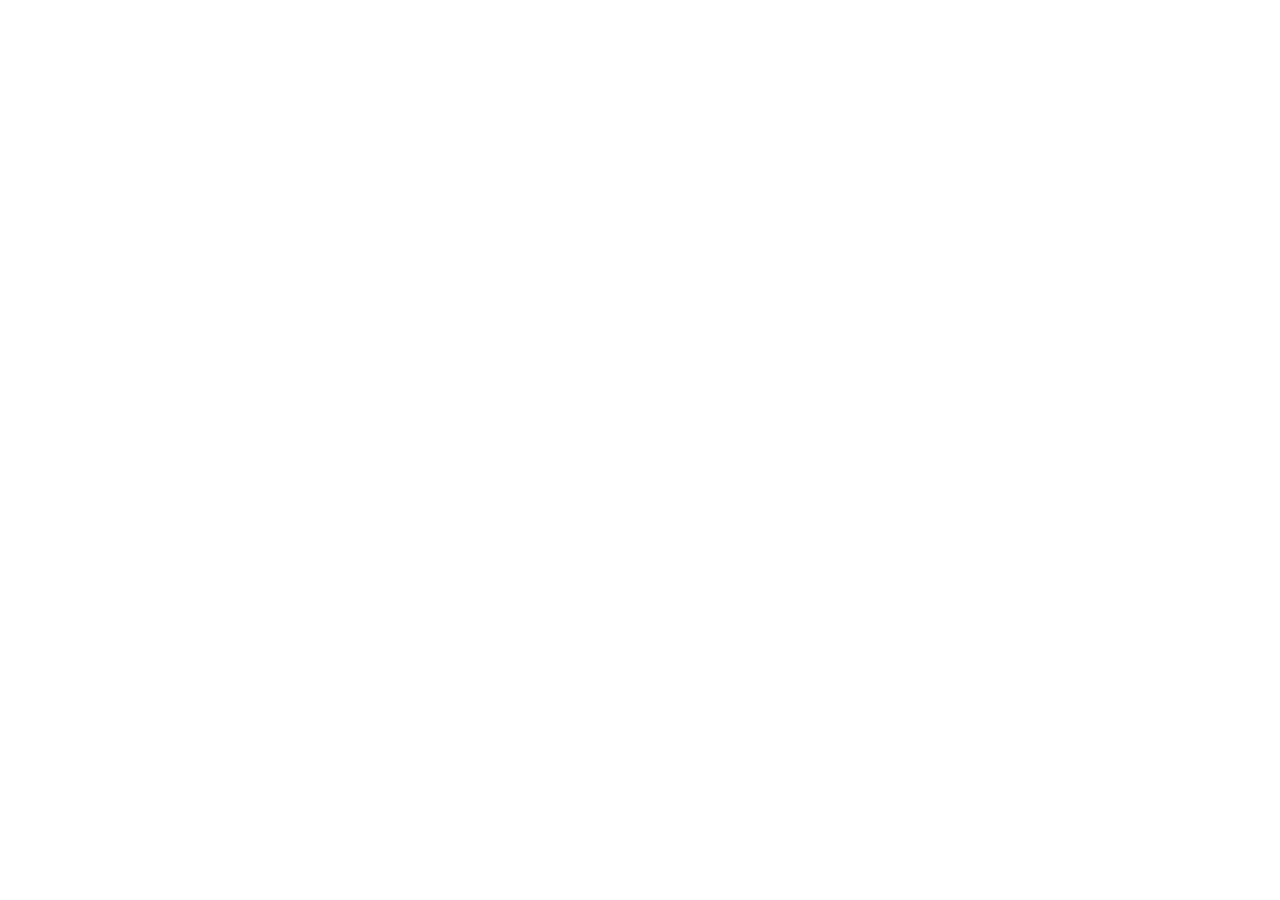
==== indext.html @ 40723563 "add script code" ====
<!DOCTYPE html>
<html lang="en">
<head>
    <meta charset="UTF-8">
    <meta name="viewport" content="width=device-width, initial-scale=1.0">
    <link rel="stylesheet" href="./style.css">
    <title>company website main page</title>
</head>
<body>
    

    <script src="./script.js"></script>
</body>
</html>
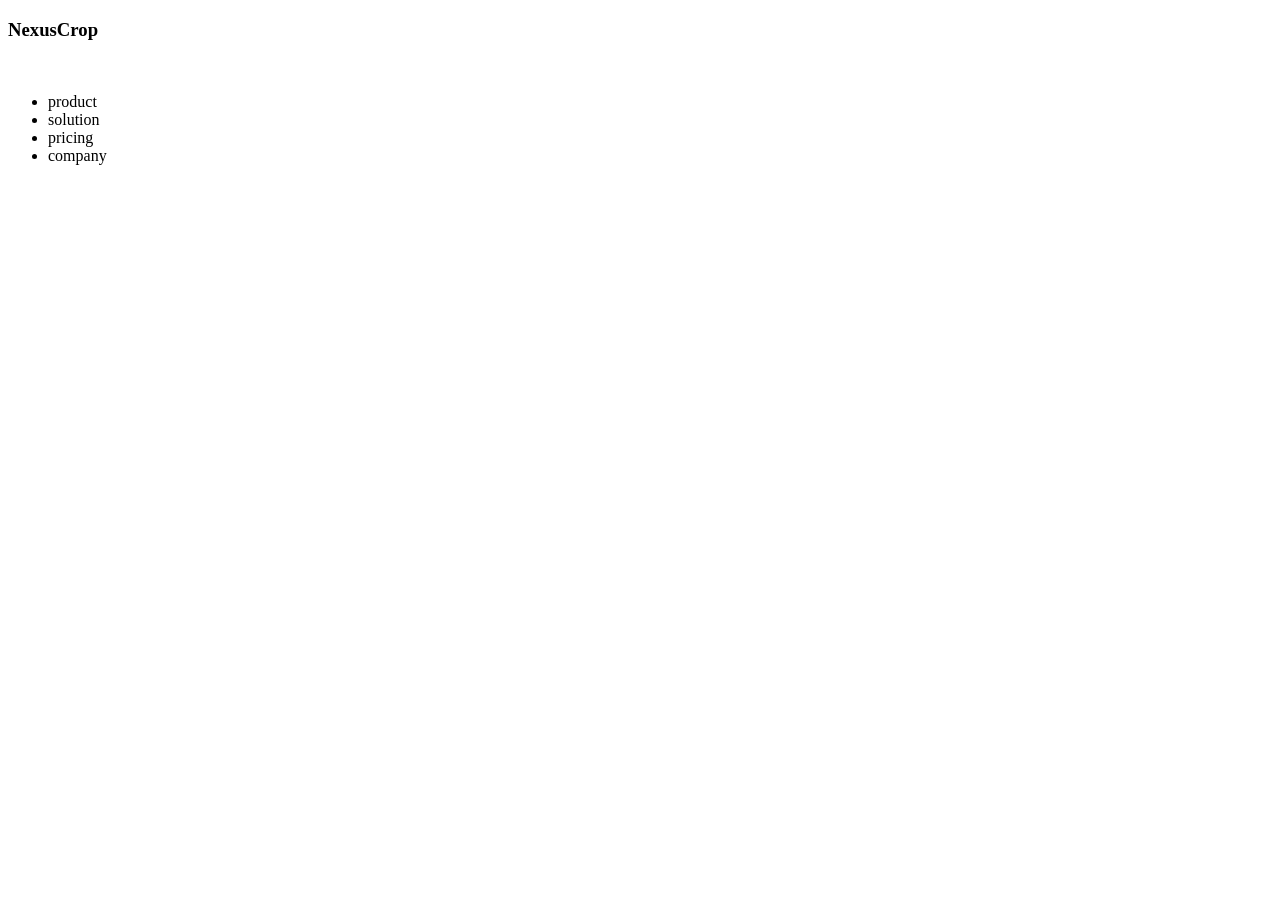
==== commit 058bed59: "add head" ====
--- a/indext.html
+++ b/indext.html
@@ -7,7 +7,27 @@
     <title>company website main page</title>
 </head>
 <body>
-    
+    <header>
+
+        <div id="main-head"></div>
+            <div id="text-head">
+                <h3>NexusCrop</h3>
+            </div>
+            <div id="logo-head">
+                <img src="" alt="">
+            </div>
+        </div>
+
+        <nav>
+            <ul class="menu">
+                <li>product</li>
+                <li>solution</li>
+                <li>pricing</li>
+                <li>company</li>
+            </ul>
+        </nav>
+
+    </header>
 
     <script src="./script.js"></script>
 </body>
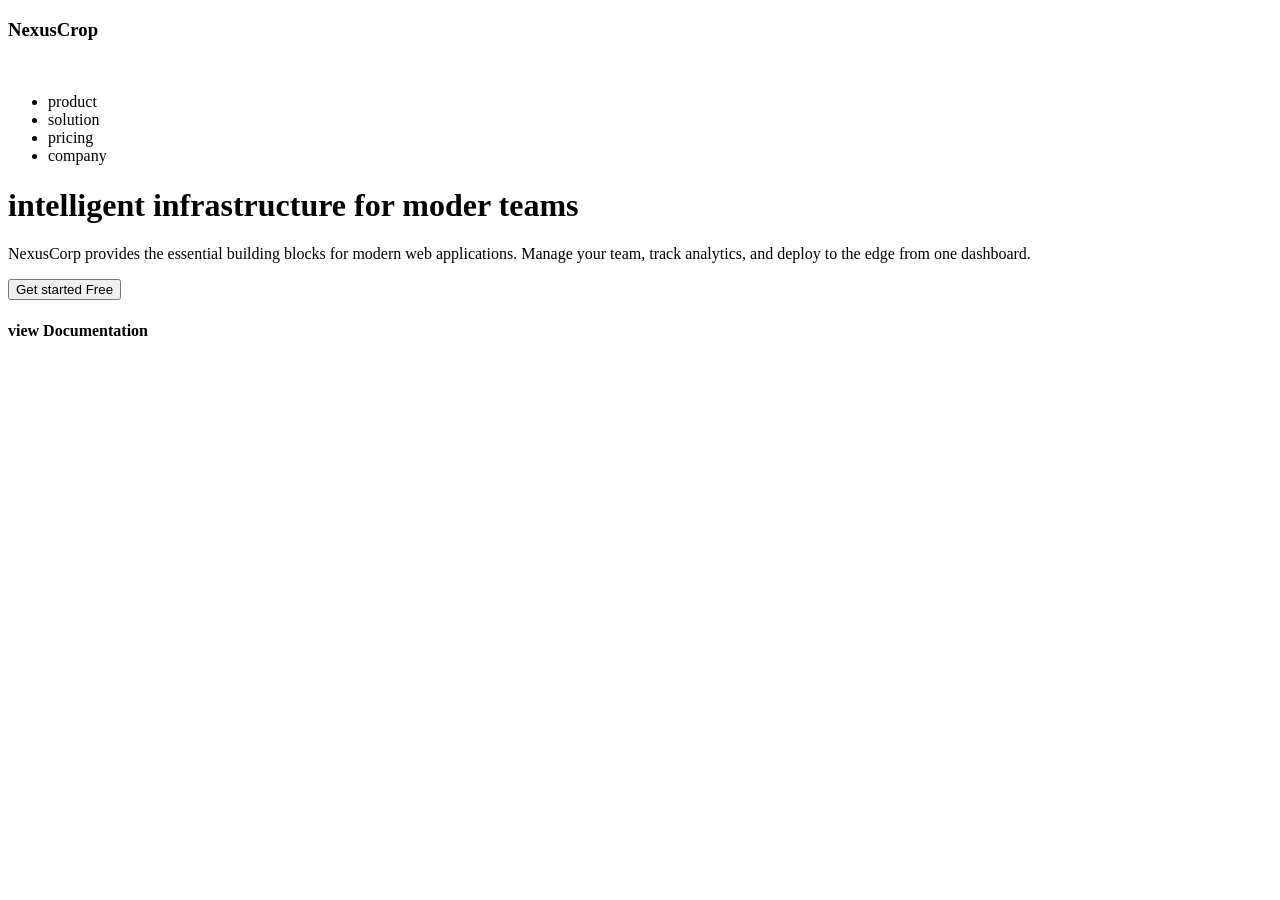
==== commit a08bf83e: "add container" ====
--- a/indext.html
+++ b/indext.html
@@ -28,6 +28,21 @@
         </nav>
 
     </header>
+    
+    <div class="container">
+        <div id="title-container">
+            <h1>intelligent infrastructure for moder teams</h1>
+        </div>
+        <div id="explain-container">
+            <p>NexusCorp provides the essential building blocks for modern web applications. Manage your team, track analytics, and deploy to the edge from one dashboard.</p>    
+        </div>
+        <div id="button">
+            <button>Get started Free</button>
+        </div>
+        <div id="button-view-document">
+            <h4>view Documentation</h4>
+        </div>
+    </div>
 
     <script src="./script.js"></script>
 </body>
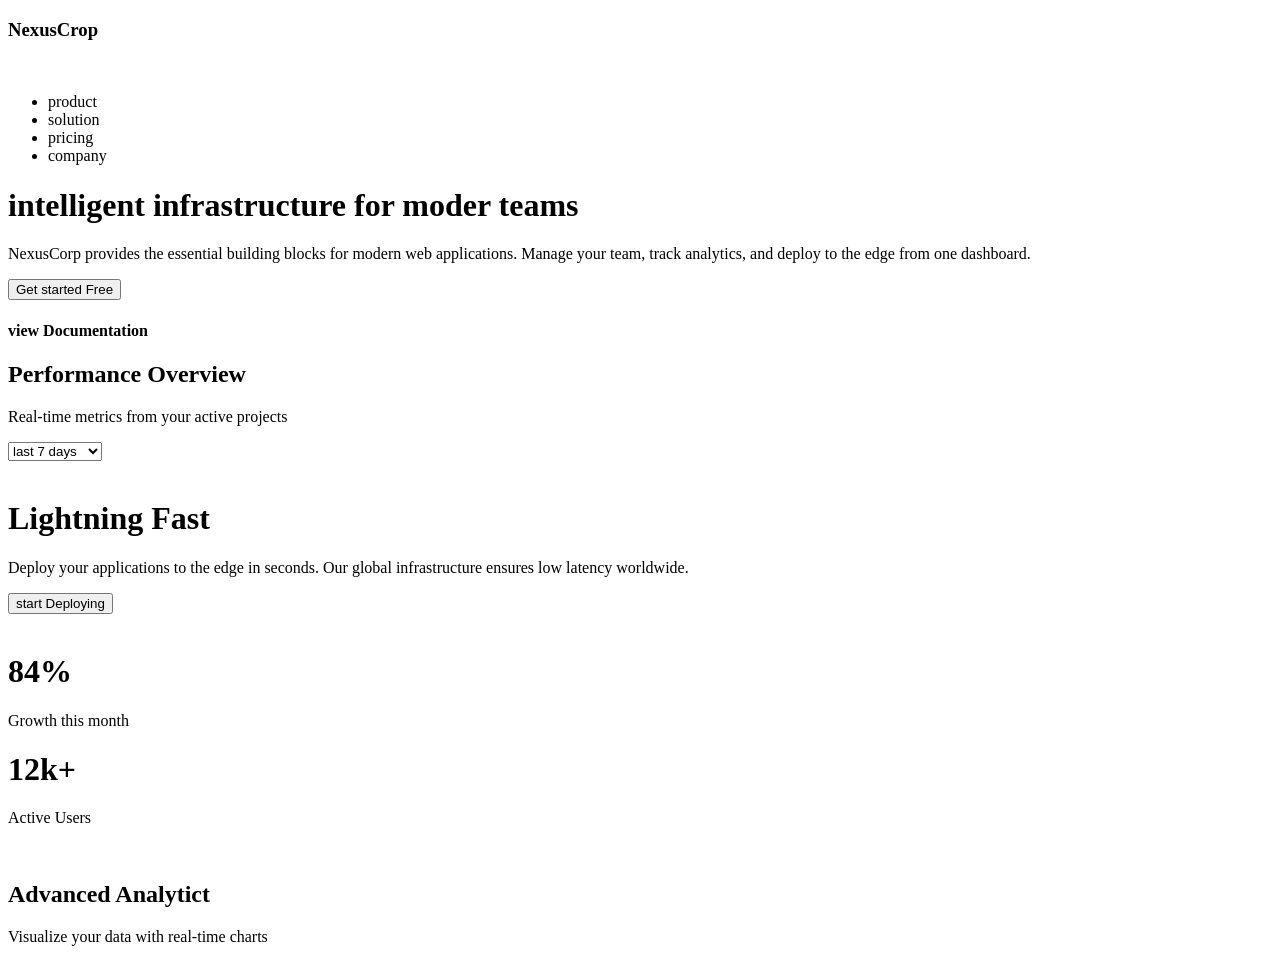
==== commit a560e6eb: "add the main section" ====
--- a/indext.html
+++ b/indext.html
@@ -44,6 +44,47 @@
         </div>
     </div>
 
+    
+
+    <div id="main1">
+        <h2>Performance Overview</h2>
+        <p>Real-time metrics from your active projects</p>
+        <select id="read-time-active-project">
+            <option value="">last 7 days</option>
+            <option value="">last 30 days</option>
+            <option value="">year to date</option>
+        </select>
+
+        <div id="lightning-fast">
+            <img src="" alt="">
+            <h1>Lightning Fast</h1>
+            <p>Deploy your applications to the edge in seconds. Our global infrastructure ensures low latency worldwide.</p>
+            <button>start Deploying</button>
+        </div>
+
+        <div id="growth">
+            <img src="" alt="">
+            <h1>84%</h1>
+            <p>Growth this month</p>
+        </div>
+
+        <div id="avtive-users">
+            <h1>12k+</h1>
+            <p>Active Users</p>
+        </div>
+
+        <div id="advanced-analytict">
+            <img src="https://images.unsplash.com/photo-1762279388957-c6…fHx8fDE3NzA3MDUwNDl8MA&ixlib=rb-4.1.0&q=80&w=1080" alt="">
+            <h2>Advanced Analytict</h2>
+            <p>Visualize your data with real-time charts</p>
+        </div>
+
+    </div>
+
+
+
+
+
     <script src="./script.js"></script>
 </body>
 </html>
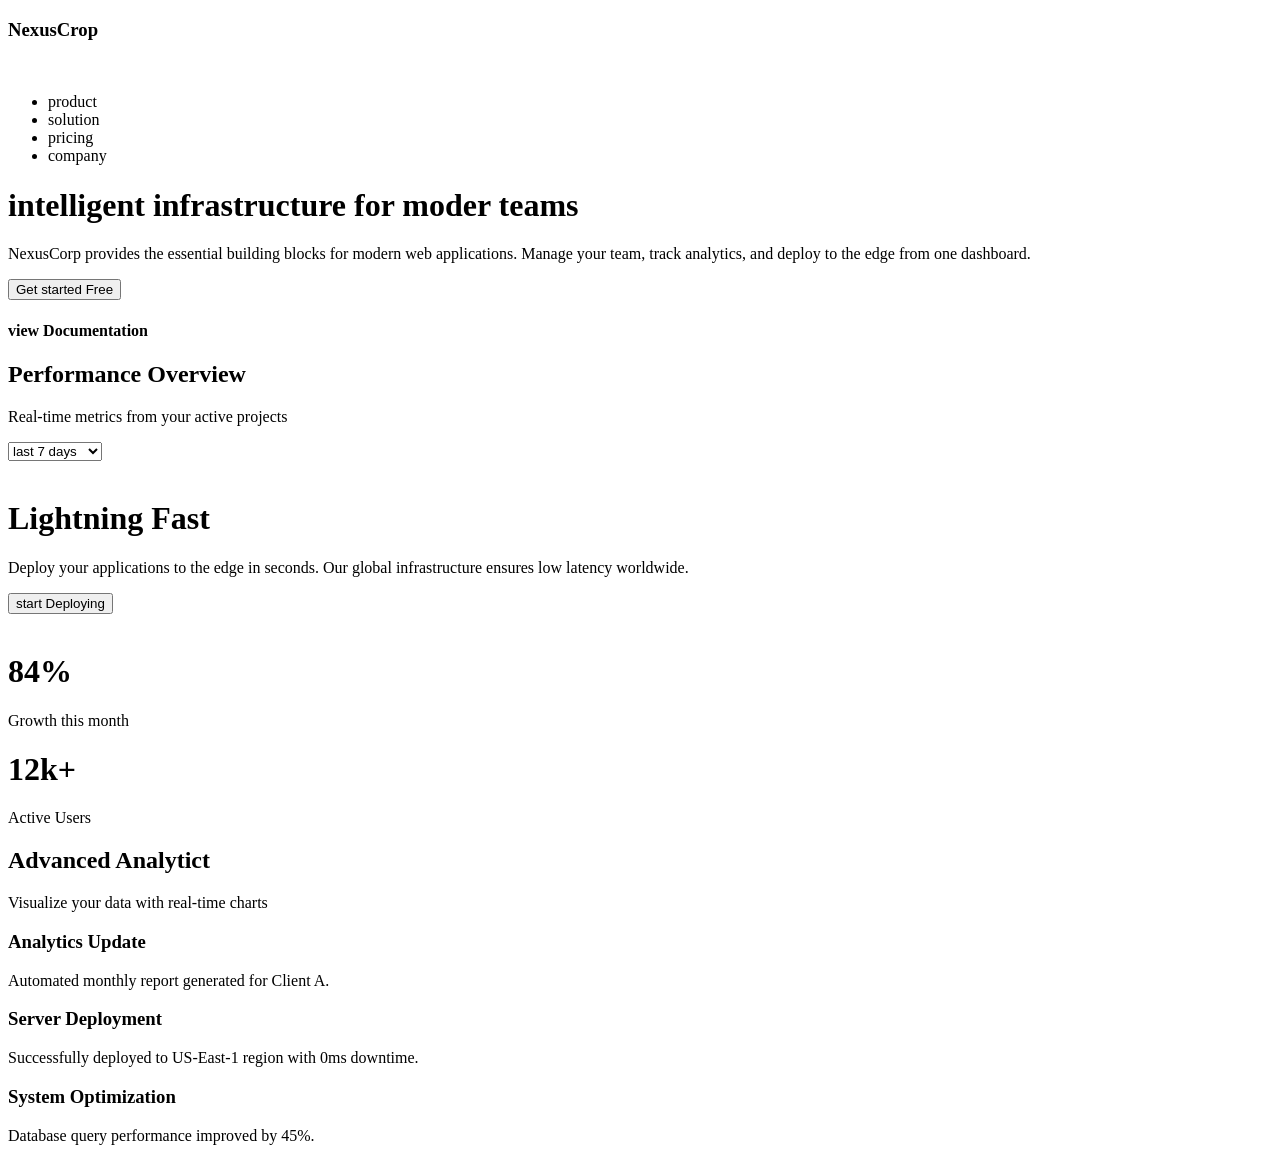
==== commit e31158d1: "add recent activity" ====
--- a/indext.html
+++ b/indext.html
@@ -74,11 +74,25 @@
         </div>
 
         <div id="advanced-analytict">
-            <img src="https://images.unsplash.com/photo-1762279388957-c6…fHx8fDE3NzA3MDUwNDl8MA&ixlib=rb-4.1.0&q=80&w=1080" alt="">
             <h2>Advanced Analytict</h2>
             <p>Visualize your data with real-time charts</p>
         </div>
 
+        <div id="recent-activity">
+            <div class="similar-section">
+                <h3>Analytics Update</h3>
+                <p>Automated monthly report generated for Client A.</p>
+            </div>
+            <div class="similar-section">
+                <h3>Server Deployment</h3>
+                <p>Successfully deployed to US-East-1 region with 0ms downtime.</p>
+            </div>
+            <div class="similar-section">
+                <h3>System Optimization</h3>
+                <p>Database query performance improved by 45%.</p>
+            </div>
+        </div>
+        
     </div>
 
 
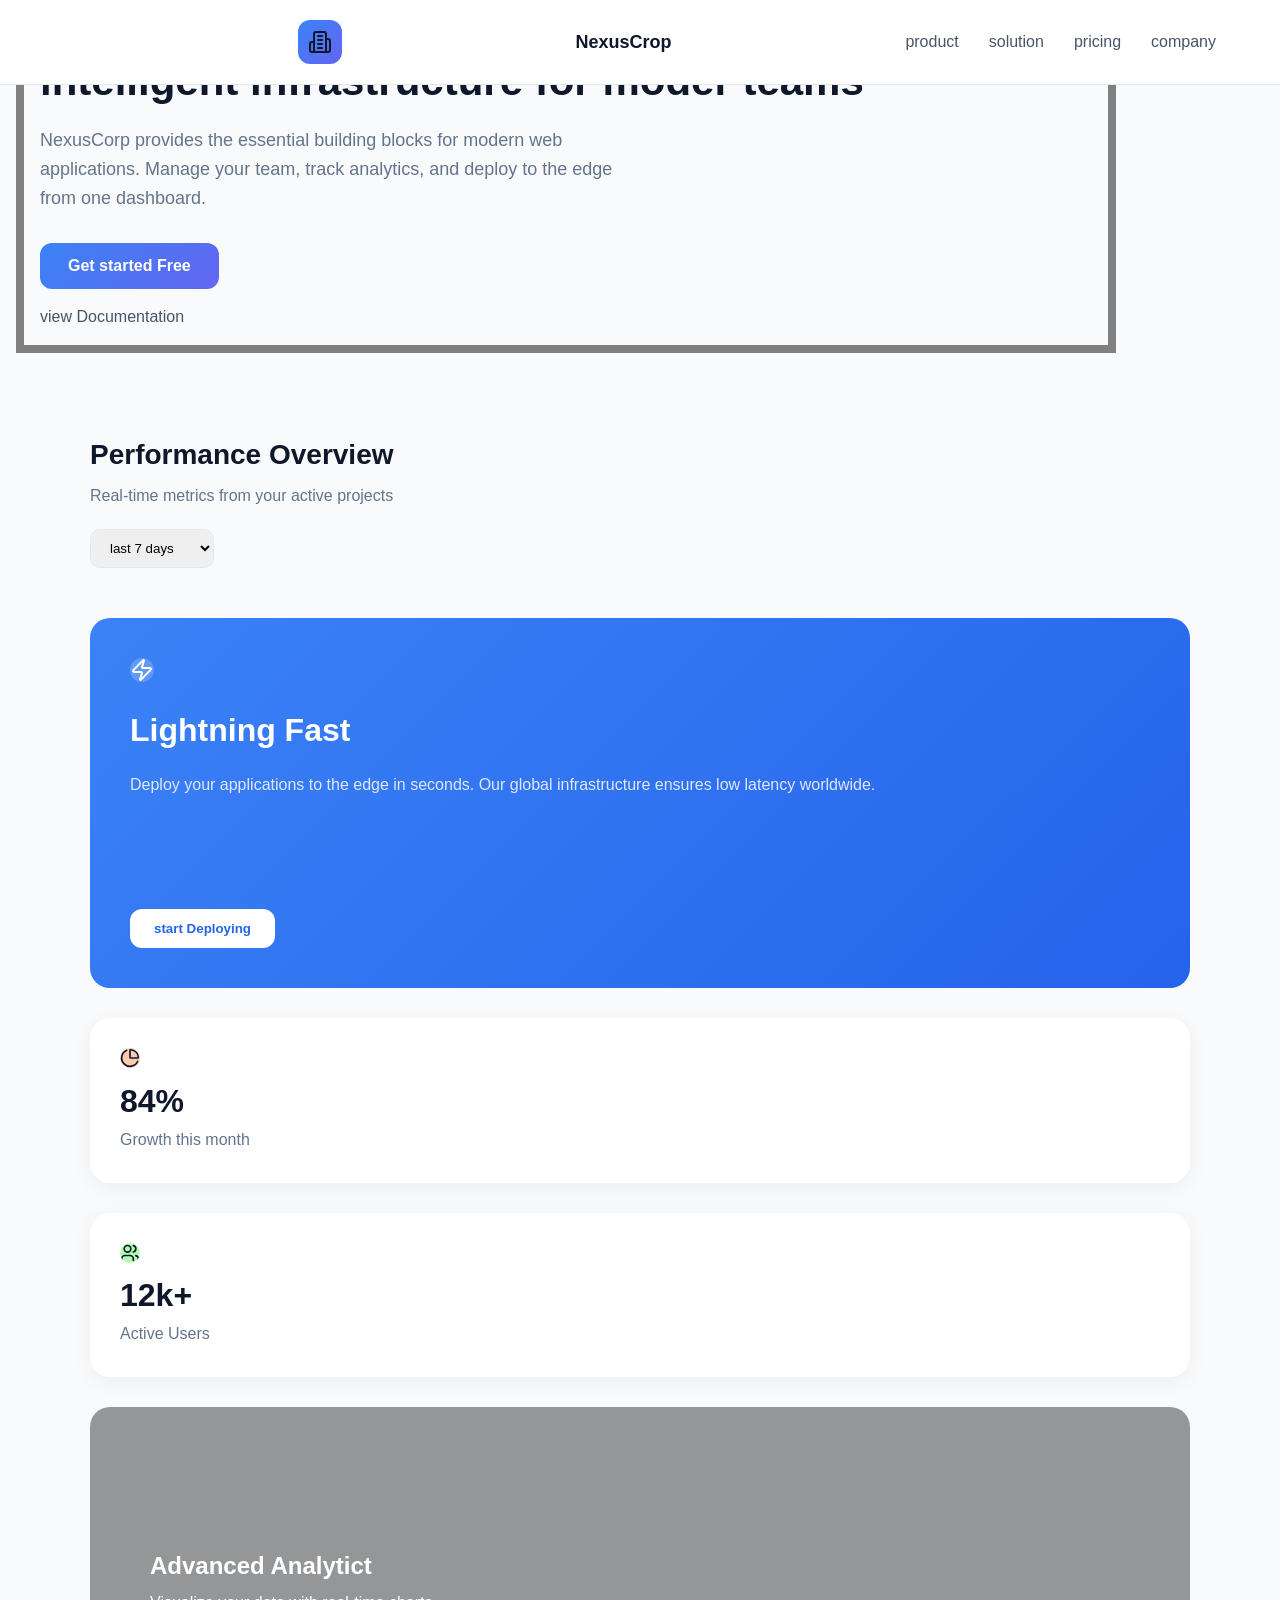
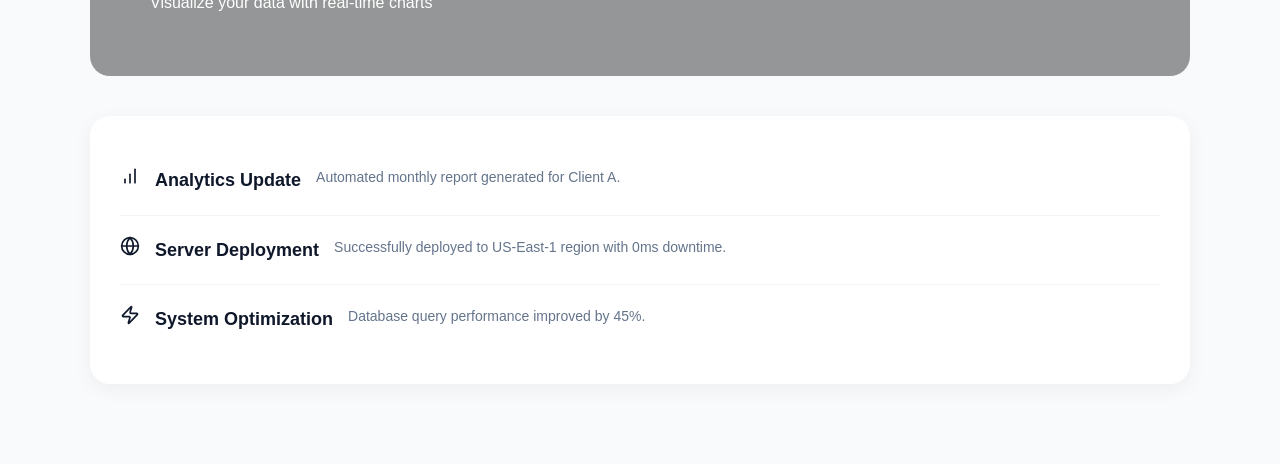
==== commit f0b64e80: "add part of css" ====
--- a/indext.html
+++ b/indext.html
@@ -10,11 +10,19 @@
     <header>
 
         <div id="main-head"></div>
+            <div id="logo-head">
+                <svg xmlns="http://www.w3.org/2000/svg" width="24" height="24" viewBox="0 0 24 24" fill="none" stroke="currentColor" stroke-width="2" stroke-linecap="round" stroke-linejoin="round" class="lucide lucide-building2 lucide-building-2 w-6 h-6 text-white">
+                    <path d="M6 22V4a2 2 0 0 1 2-2h8a2 2 0 0 1 2 2v18Z"></path>
+                    <path d="M6 12H4a2 2 0 0 0-2 2v6a2 2 0 0 0 2 2h2"></path>
+                    <path d="M18 9h2a2 2 0 0 1 2 2v9a2 2 0 0 1-2 2h-2"></path>
+                    <path d="M10 6h4"></path>
+                    <path d="M10 10h4"></path>
+                    <path d="M10 14h4"></path>
+                    <path d="M10 18h4"></path>
+                </svg>
+            </div>
             <div id="text-head">
                 <h3>NexusCrop</h3>
-            </div>
-            <div id="logo-head">
-                <img src="" alt="">
             </div>
         </div>
 
@@ -26,6 +34,12 @@
                 <li>company</li>
             </ul>
         </nav>
+        <div class="hamburger" onclick="toggleMenu()">
+            <span></span>
+            <span></span>
+            <span></span>
+        </div>
+        
 
     </header>
     
@@ -56,19 +70,20 @@
         </select>
 
         <div id="lightning-fast">
-            <img src="" alt="">
+            <svg xmlns="http://www.w3.org/2000/svg" width="24" height="24" viewBox="0 0 24 24" fill="none" stroke="currentColor" stroke-width="2" stroke-linecap="round" stroke-linejoin="round" class="lucide lucide-zap w-6 h-6 text-white"><path d="M4 14a1 1 0 0 1-.78-1.63l9.9-10.2a.5.5 0 0 1 .86.46l-1.92 6.02A1 1 0 0 0 13 10h7a1 1 0 0 1 .78 1.63l-9.9 10.2a.5.5 0 0 1-.86-.46l1.92-6.02A1 1 0 0 0 11 14z"></path></svg>
             <h1>Lightning Fast</h1>
             <p>Deploy your applications to the edge in seconds. Our global infrastructure ensures low latency worldwide.</p>
             <button>start Deploying</button>
         </div>
 
         <div id="growth">
-            <img src="" alt="">
+            <div class="w-10 h-10 bg-orange-100 rounded-full flex items-center justify-center text-orange-600 mb-4"><svg xmlns="http://www.w3.org/2000/svg" width="20" height="20" viewBox="0 0 24 24" fill="none" stroke="currentColor" stroke-width="2" stroke-linecap="round" stroke-linejoin="round" class="lucide lucide-chart-pie"><path d="M21 12c.552 0 1.005-.449.95-.998a10 10 0 0 0-8.953-8.951c-.55-.055-.998.398-.998.95v8a1 1 0 0 0 1 1z"></path><path d="M21.21 15.89A10 10 0 1 1 8 2.83"></path></svg></div>
             <h1>84%</h1>
             <p>Growth this month</p>
         </div>
 
         <div id="avtive-users">
+            <svg xmlns="http://www.w3.org/2000/svg" width="20" height="20" viewBox="0 0 24 24" fill="none" stroke="currentColor" stroke-width="2" stroke-linecap="round" stroke-linejoin="round" class="lucide lucide-users"><path d="M16 21v-2a4 4 0 0 0-4-4H6a4 4 0 0 0-4 4v2"></path><circle cx="9" cy="7" r="4"></circle><path d="M22 21v-2a4 4 0 0 0-3-3.87"></path><path d="M16 3.13a4 4 0 0 1 0 7.75"></path></svg>
             <h1>12k+</h1>
             <p>Active Users</p>
         </div>
@@ -80,14 +95,28 @@
 
         <div id="recent-activity">
             <div class="similar-section">
+                <svg xmlns="http://www.w3.org/2000/svg" width="20" height="20" viewBox="0 0 24 24" fill="none" stroke="currentColor" stroke-width="2" stroke-linecap="round" stroke-linejoin="round" class="lucide lucide-chart-no-axes-column-increasing">
+                    <line x1="12" x2="12" y1="20" y2="10"></line>
+                    <line x1="18" x2="18" y1="20" y2="4"></line>
+                    <line x1="6" x2="6" y1="20" y2="16"></line>
+                </svg>
                 <h3>Analytics Update</h3>
                 <p>Automated monthly report generated for Client A.</p>
             </div>
             <div class="similar-section">
+                <svg xmlns="http://www.w3.org/2000/svg" width="20" height="20" viewBox="0 0 24 24" fill="none" stroke="currentColor" stroke-width="2" stroke-linecap="round" stroke-linejoin="round" class="lucide lucide-globe">
+                    <circle cx="12" cy="12" r="10"></circle>
+                    <path d="M12 2a14.5 14.5 0 0 0 0 20 14.5 14.5 0 0 0 0-20"></path>
+                    <path d="M2 12h20"></path>
+                </svg>
                 <h3>Server Deployment</h3>
                 <p>Successfully deployed to US-East-1 region with 0ms downtime.</p>
             </div>
             <div class="similar-section">
+                <svg xmlns="http://www.w3.org/2000/svg" width="20" height="20" viewBox="0 0 24 24" fill="none" stroke="currentColor" stroke-width="2" stroke-linecap="round" stroke-linejoin="round" class="lucide lucide-zap">
+                    <path d="M4 14a1 1 0 0 1-.78-1.63l9.9-10.2a.5.5 0 0 1 .86.46l-1.92 6.02A1 1 0 0 0 13 10h7a1 1 0 0 1 .78 1.63l-9.9 10.2a.5.5 0 0 1-.86-.46l1.92-6.02A1 1 0 0 0 11 14z">
+                    </path>
+                </svg>
                 <h3>System Optimization</h3>
                 <p>Database query performance improved by 45%.</p>
             </div>
--- a/style.css
+++ b/style.css
@@ -0,0 +1,301 @@
+
+* {
+  margin: 0;
+  padding: 0;
+  box-sizing: border-box;
+}
+
+body {
+  font-family: "Inter", sans-serif;
+  background: #f8fafc;
+  color: #0f172a;
+  line-height: 1.6;
+}
+
+.container {
+  width: 90%;
+  max-width: 1100px;
+  margin: 0 auto;
+  padding-top: 80px;
+  border: 0.5rem solid gray;
+  margin-top: 3rem;
+  margin: 2rem 1rem ;
+  padding: 1rem;
+
+}
+
+
+header {
+  width: 100%;
+  padding: 20px 5%;
+  display: flex;
+  align-items: center;
+  justify-content: space-between;
+  background: white;
+  position: fixed;
+  top: 0;
+  left: 0;
+  z-index: 1000;
+  border-bottom: 1px solid #e2e8f0;
+}
+
+#main-head {
+  display: flex;
+  align-items: center;
+  gap: 12px;
+}
+
+#logo-head {
+  background: linear-gradient(135deg, #3b82f6, #6366f1);
+  padding: 10px;
+  border-radius: 12px;
+  display: flex;
+  align-items: center;
+  justify-content: center;
+}
+
+#text-head h3 {
+  font-weight: 700;
+  font-size: 18px;
+}
+
+.menu {
+  display: flex;
+  gap: 30px;
+  list-style: none;
+  font-weight: 500;
+  color: #475569;
+}
+
+.menu li {
+  cursor: pointer;
+  transition: 0.3s;
+}
+
+.menu li:hover {
+  color: #3b82f6;
+}
+
+/* ========== HAMBURGER ========== */
+
+.hamburger {
+  display: none;
+  flex-direction: column;
+  gap: 5px;
+  cursor: pointer;
+}
+
+.hamburger span {
+  width: 25px;
+  height: 3px;
+  background: #0f172a;
+  border-radius: 5px;
+}
+
+
+#title-container h1 {
+  font-size: 42px;
+  font-weight: 800;
+  line-height: 1.2;
+  margin-bottom: 20px;
+}
+
+#explain-container p {
+  font-size: 18px;
+  color: #64748b;
+  max-width: 600px;
+}
+
+#button button {
+  margin-top: 30px;
+  padding: 14px 28px;
+  background: linear-gradient(135deg, #3b82f6, #6366f1);
+  border: none;
+  color: white;
+  border-radius: 12px;
+  font-weight: 600;
+  font-size: 16px;
+  cursor: pointer;
+  transition: 0.3s;
+}
+
+#button button:hover {
+  transform: translateY(-2px);
+  box-shadow: 0 8px 20px rgba(59, 130, 246, 0.3);
+}
+
+#button-view-document h4 {
+  margin-top: 15px;
+  color: #475569;
+  font-weight: 500;
+  cursor: pointer;
+}
+
+#main1 {
+  width: 90%;
+  max-width: 1100px;
+  margin: 80px auto;
+}
+
+#main1 h2 {
+  font-size: 28px;
+  margin-bottom: 5px;
+}
+
+#main1 p {
+  color: #64748b;
+}
+
+#read-time-active-project {
+  margin: 20px 0;
+  padding: 10px 15px;
+  border-radius: 10px;
+  border: 1px solid #e2e8f0;
+}
+
+
+#lightning-fast {
+  margin-top: 30px;
+  padding: 40px;
+  border-radius: 20px;
+  background: linear-gradient(135deg, #3b82f6, #2563eb);
+  color: white;
+}
+
+#lightning-fast h1 {
+  font-size: 32px;
+  margin-top: 1rem;
+  margin-bottom: 15px;
+}
+
+#lightning-fast p {
+  color: #e0e7ff;
+  margin-bottom: 7rem;
+}
+
+#lightning-fast button {
+  padding: 12px 24px;
+  border-radius: 12px;
+  border: none;
+  background: white;
+  color: #2563eb;
+  font-weight: 600;
+  cursor: pointer;
+}
+
+#lightning-fast svg {
+    background-color:rgba(255, 255, 255, 0.2);
+    border-radius: 1rem;
+}
+
+#growth,
+#avtive-users {
+  margin-top: 30px;
+  background: white;
+  padding: 30px;
+  border-radius: 20px;
+  box-shadow: 0 5px 20px rgba(0,0,0,0.05);
+}
+
+#growth h1,
+#avtive-users h1 {
+  font-size: 32px;
+  font-weight: 700;
+}
+
+#growth svg {
+    background-color: rgba(252, 82, 4, 0.3);
+    border-radius: 50%;
+}
+
+
+#avtive-users svg {
+    background-color: rgba(4, 252, 4, 0.3);
+    border-radius: 50%;
+}
+
+#advanced-analytict {
+  margin-top: 30px;
+  padding: 60px;
+  border-radius: 20px;
+  background: linear-gradient(rgba(0,0,0,0.4), rgba(0,0,0,0.4)),
+              url("https://images.unsplash.com/photo-1762279388957-c6ed514d3353?crop=entropy&amp;cs=tinysrgb&amp;fit=max&amp;fm=jpg&amp;ixid=M3w3Nzg4Nzd8MHwxfHNlYXJjaHwxfHxhYnN0cmFjdCUyMHRlY2hub2xvZ3klMjBkYXRhJTIwdmlzdWFsaXphdGlvbnxlbnwxfHx8fDE3NzA3MDUwNDl8MA&amp;ixlib=rb-4.1.0&amp;q=80&amp;w=1080");
+  background-size: cover;
+  background-position: center;
+  color: white;
+}
+
+
+#advanced-analytict h2{
+    font-size: x-large;
+    margin-top: 5rem;
+
+}
+
+#advanced-analytict p {
+    color: white;
+}
+
+#recent-activity {
+  margin-top: 40px;
+  background: white;
+  padding: 30px;
+  border-radius: 20px;
+  box-shadow: 0 5px 20px rgba(0,0,0,0.05);
+}
+
+.similar-section {
+  display: flex;
+  align-items: flex-start;
+  gap: 15px;
+  padding: 20px 0;
+  border-bottom: 1px solid #f1f5f9;
+}
+
+.similar-section:last-child {
+  border-bottom: none;
+}
+
+.similar-section h3 {
+  font-size: 18px;
+}
+
+.similar-section p {
+  font-size: 14px;
+  color: #64748b;
+}
+
+/* ========== RESPONSIVE ========== */
+
+@media (max-width: 768px) {.menu {
+    display: none;
+    flex-direction: column;
+    position: absolute;
+    right: 5%;
+    top: 70px;
+    background: white;
+    padding: 20px;
+    border-radius: 15px;
+    box-shadow: 0 10px 30px rgba(0,0,0,0.1);
+  }
+
+  .menu.active {
+    display: flex;
+  }
+
+  .hamburger {
+    display: flex;
+  }
+
+  #title-container h1 {
+    font-size: 30px;
+  }
+
+  #lightning-fast {
+    padding: 30px 20px;
+  }
+
+  #advanced-analytict {
+    padding: 40px 20px;
+  }
+}
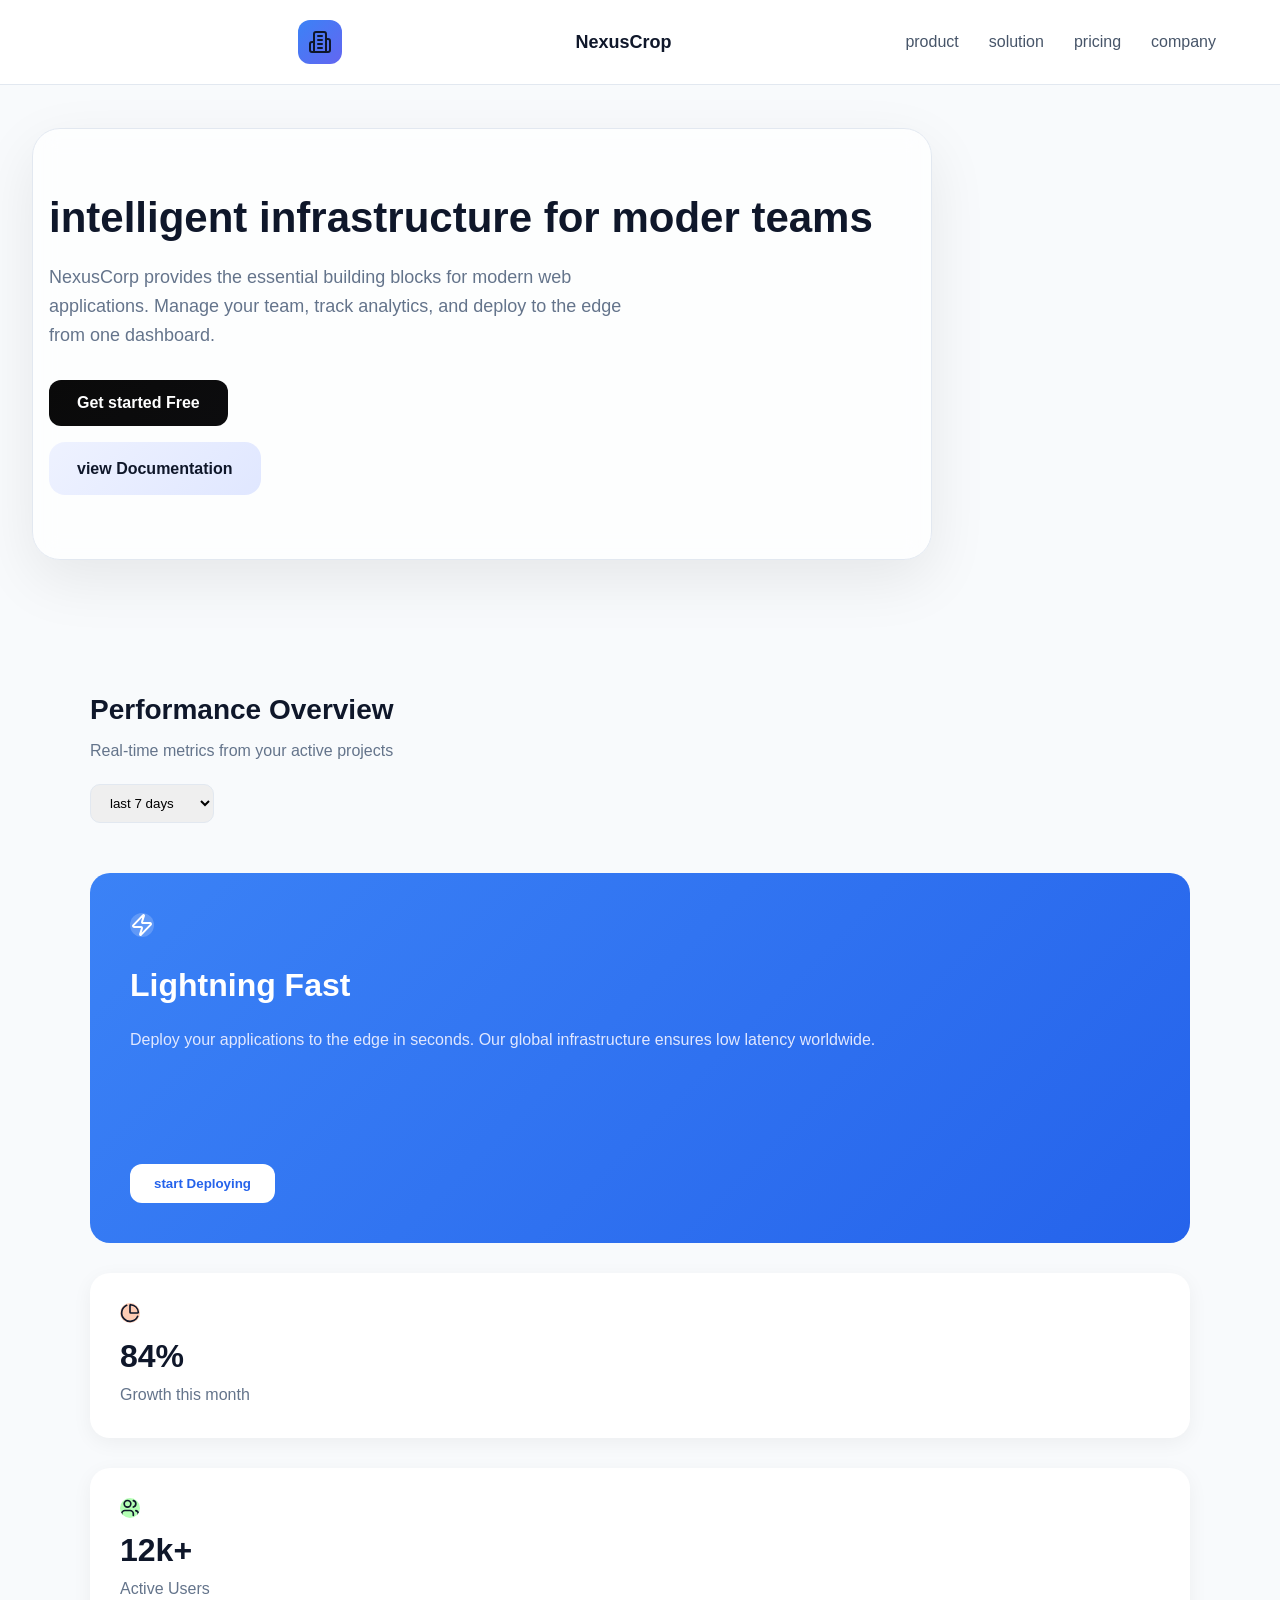
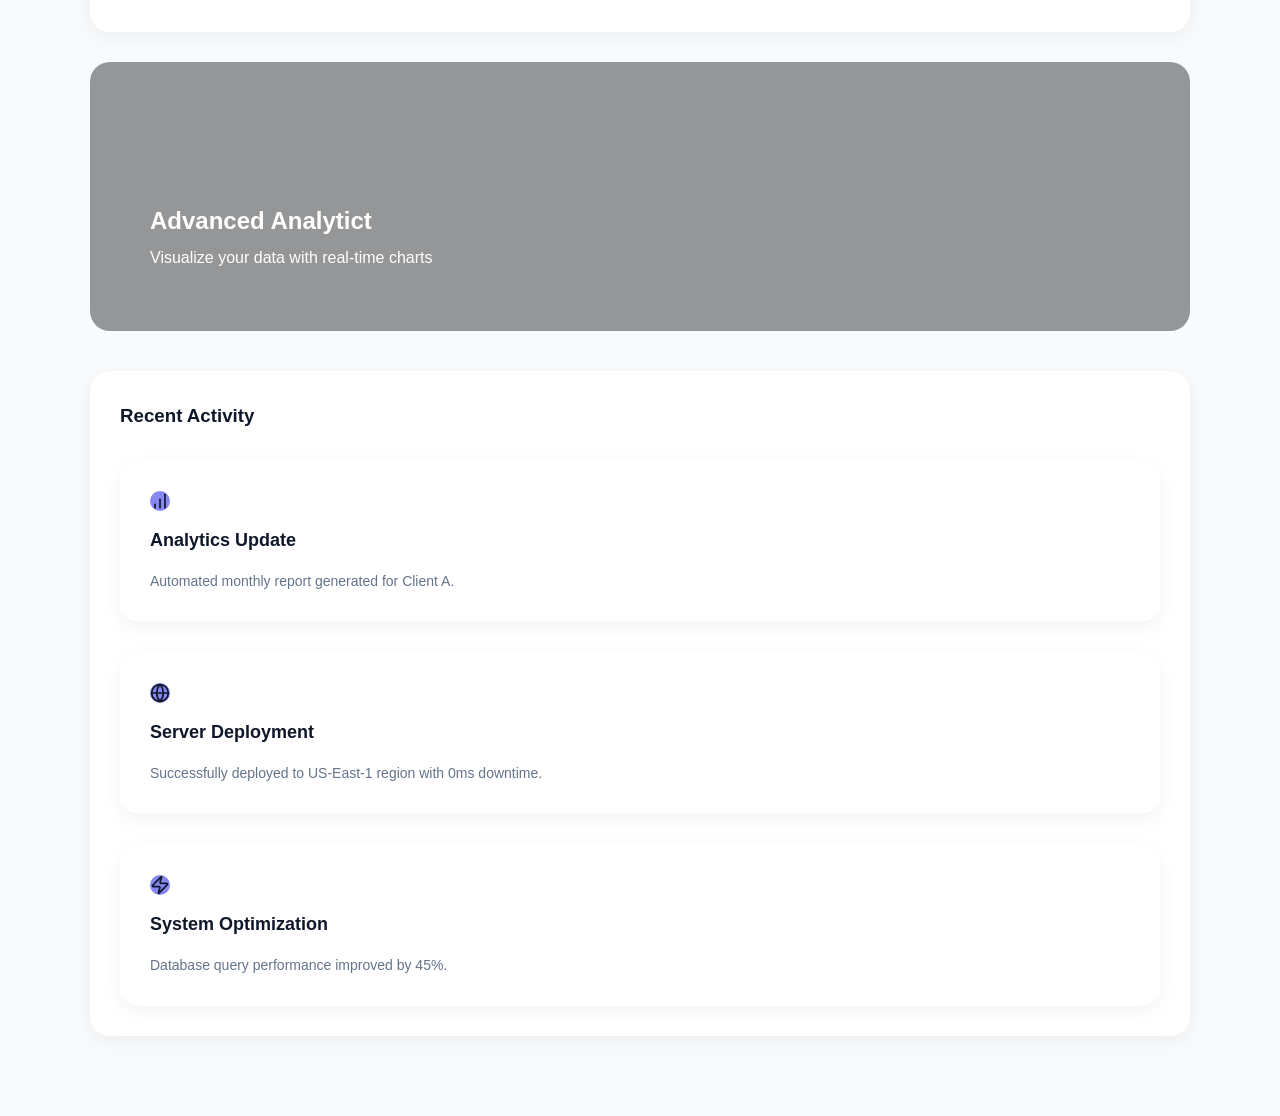
==== commit 197c89c4: "completion of css" ====
--- a/indext.html
+++ b/indext.html
@@ -94,7 +94,8 @@
         </div>
 
         <div id="recent-activity">
-            <div class="similar-section">
+            <h3>Recent Activity</h3>
+            <div class="similar-section" id="analytics">
                 <svg xmlns="http://www.w3.org/2000/svg" width="20" height="20" viewBox="0 0 24 24" fill="none" stroke="currentColor" stroke-width="2" stroke-linecap="round" stroke-linejoin="round" class="lucide lucide-chart-no-axes-column-increasing">
                     <line x1="12" x2="12" y1="20" y2="10"></line>
                     <line x1="18" x2="18" y1="20" y2="4"></line>
@@ -103,7 +104,7 @@
                 <h3>Analytics Update</h3>
                 <p>Automated monthly report generated for Client A.</p>
             </div>
-            <div class="similar-section">
+            <div class="similar-section" id="server">
                 <svg xmlns="http://www.w3.org/2000/svg" width="20" height="20" viewBox="0 0 24 24" fill="none" stroke="currentColor" stroke-width="2" stroke-linecap="round" stroke-linejoin="round" class="lucide lucide-globe">
                     <circle cx="12" cy="12" r="10"></circle>
                     <path d="M12 2a14.5 14.5 0 0 0 0 20 14.5 14.5 0 0 0 0-20"></path>
@@ -112,7 +113,7 @@
                 <h3>Server Deployment</h3>
                 <p>Successfully deployed to US-East-1 region with 0ms downtime.</p>
             </div>
-            <div class="similar-section">
+            <div class="similar-section" id="system">
                 <svg xmlns="http://www.w3.org/2000/svg" width="20" height="20" viewBox="0 0 24 24" fill="none" stroke="currentColor" stroke-width="2" stroke-linecap="round" stroke-linejoin="round" class="lucide lucide-zap">
                     <path d="M4 14a1 1 0 0 1-.78-1.63l9.9-10.2a.5.5 0 0 1 .86.46l-1.92 6.02A1 1 0 0 0 13 10h7a1 1 0 0 1 .78 1.63l-9.9 10.2a.5.5 0 0 1-.86-.46l1.92-6.02A1 1 0 0 0 11 14z">
                     </path>
--- a/style.css
+++ b/style.css
@@ -13,17 +13,16 @@
 }
 
 .container {
-  width: 90%;
-  max-width: 1100px;
-  margin: 0 auto;
-  padding-top: 80px;
-  border: 0.5rem solid gray;
-  margin-top: 3rem;
-  margin: 2rem 1rem ;
-  padding: 1rem;
-
-}
-
+    max-width: 900px;
+    margin: 8rem 2rem;
+    padding: 4rem 1rem;
+    background: rgba(255, 255, 255, 0.7);
+    backdrop-filter: blur(12px);
+    border-radius: 28px;
+    box-shadow: 0 20px 60px rgba(0,0,0,0.08);
+    border: 1px solid #e2e8f0;    transition: 0.3s ease;
+
+}
 
 header {
   width: 100%;
@@ -76,8 +75,6 @@
   color: #3b82f6;
 }
 
-/* ========== HAMBURGER ========== */
-
 .hamburger {
   display: none;
   flex-direction: column;
@@ -109,7 +106,7 @@
 #button button {
   margin-top: 30px;
   padding: 14px 28px;
-  background: linear-gradient(135deg, #3b82f6, #6366f1);
+  background: linear-gradient(135deg, #0a0a0a, #0c0c0e);
   border: none;
   color: white;
   border-radius: 12px;
@@ -125,10 +122,17 @@
 }
 
 #button-view-document h4 {
-  margin-top: 15px;
-  color: #475569;
-  font-weight: 500;
-  cursor: pointer;
+    margin-top: 1rem;
+    padding: 14px 28px;
+    border-radius: 16px;
+    border: none;
+    font-weight: 600;
+    cursor: pointer;
+
+    background: linear-gradient(135deg, #eef2ff, #e0e7ff);
+
+    display: inline-block;   /* مهم */
+    width: auto;  
 }
 
 #main1 {
@@ -245,13 +249,52 @@
 }
 
 .similar-section {
-  display: flex;
-  align-items: flex-start;
+  display: grid;
   gap: 15px;
   padding: 20px 0;
   border-bottom: 1px solid #f1f5f9;
 }
 
+
+.similar-section svg{
+    background-color: rgba(15, 15, 228,0.5);
+    border-radius: 50%;
+}
+
+#analytics,
+#server,
+#system{
+    display: grid;
+    margin-top: 30px;
+    background: white;
+    padding: 30px;
+    border-radius: 20px;
+    box-shadow: 0 5px 20px rgba(0,0,0,0.05);
+    transition: all 0.3s ease;
+}
+
+
+#analytics:hover{
+    transform: translateY(-4px);
+    background-color: #ebeeee;
+    box-shadow: 0 8px 20px rgba(0,0,0,0.05);
+    border-radius: 12px;
+}
+
+#server:hover{
+    transform: translateY(-4px);
+    background-color: #ebeeee;
+    box-shadow: 0 8px 20px rgba(0,0,0,0.05);
+    border-radius: 12px;
+}
+
+#system:hover{
+    transform: translateY(-4px);
+    background-color: #ebeeee;
+    box-shadow: 0 8px 20px rgba(0,0,0,0.05);
+    border-radius: 12px;
+}
+
 .similar-section:last-child {
   border-bottom: none;
 }
@@ -265,7 +308,6 @@
   color: #64748b;
 }
 
-/* ========== RESPONSIVE ========== */
 
 @media (max-width: 768px) {.menu {
     display: none;
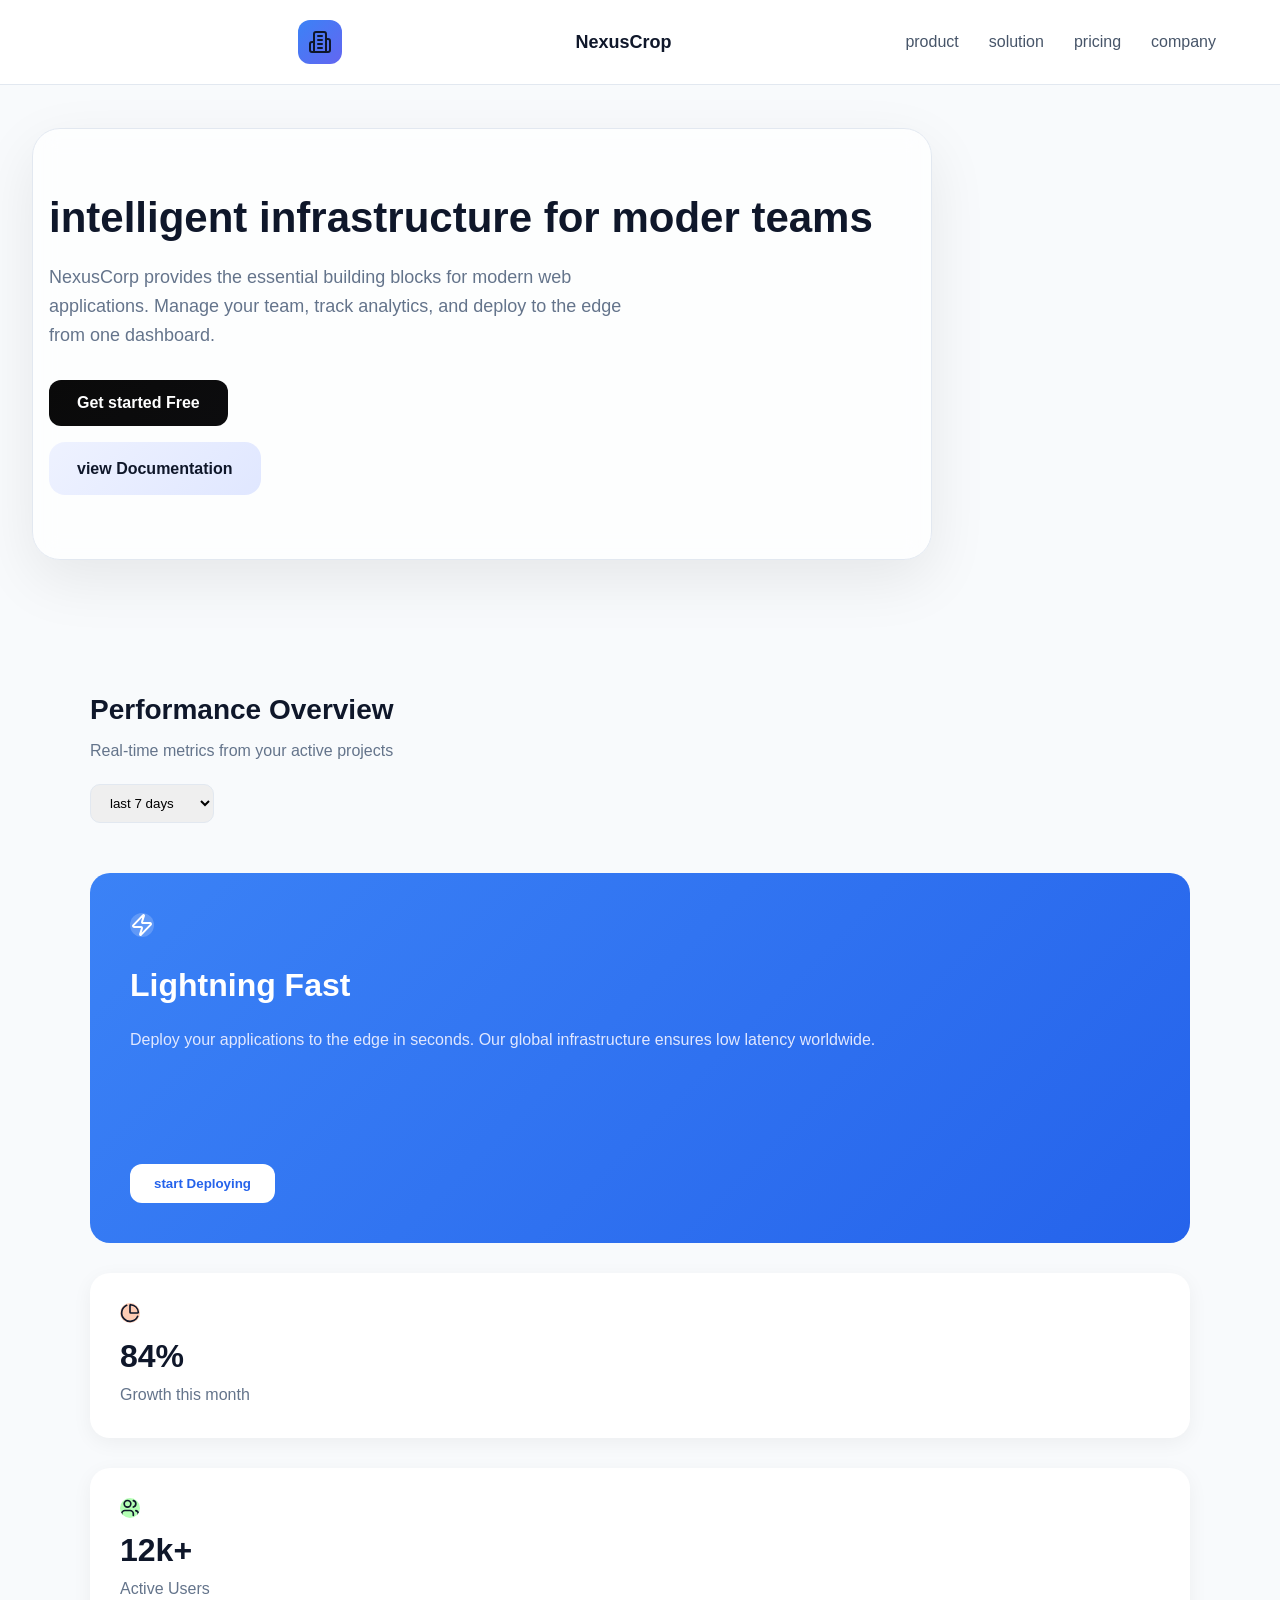
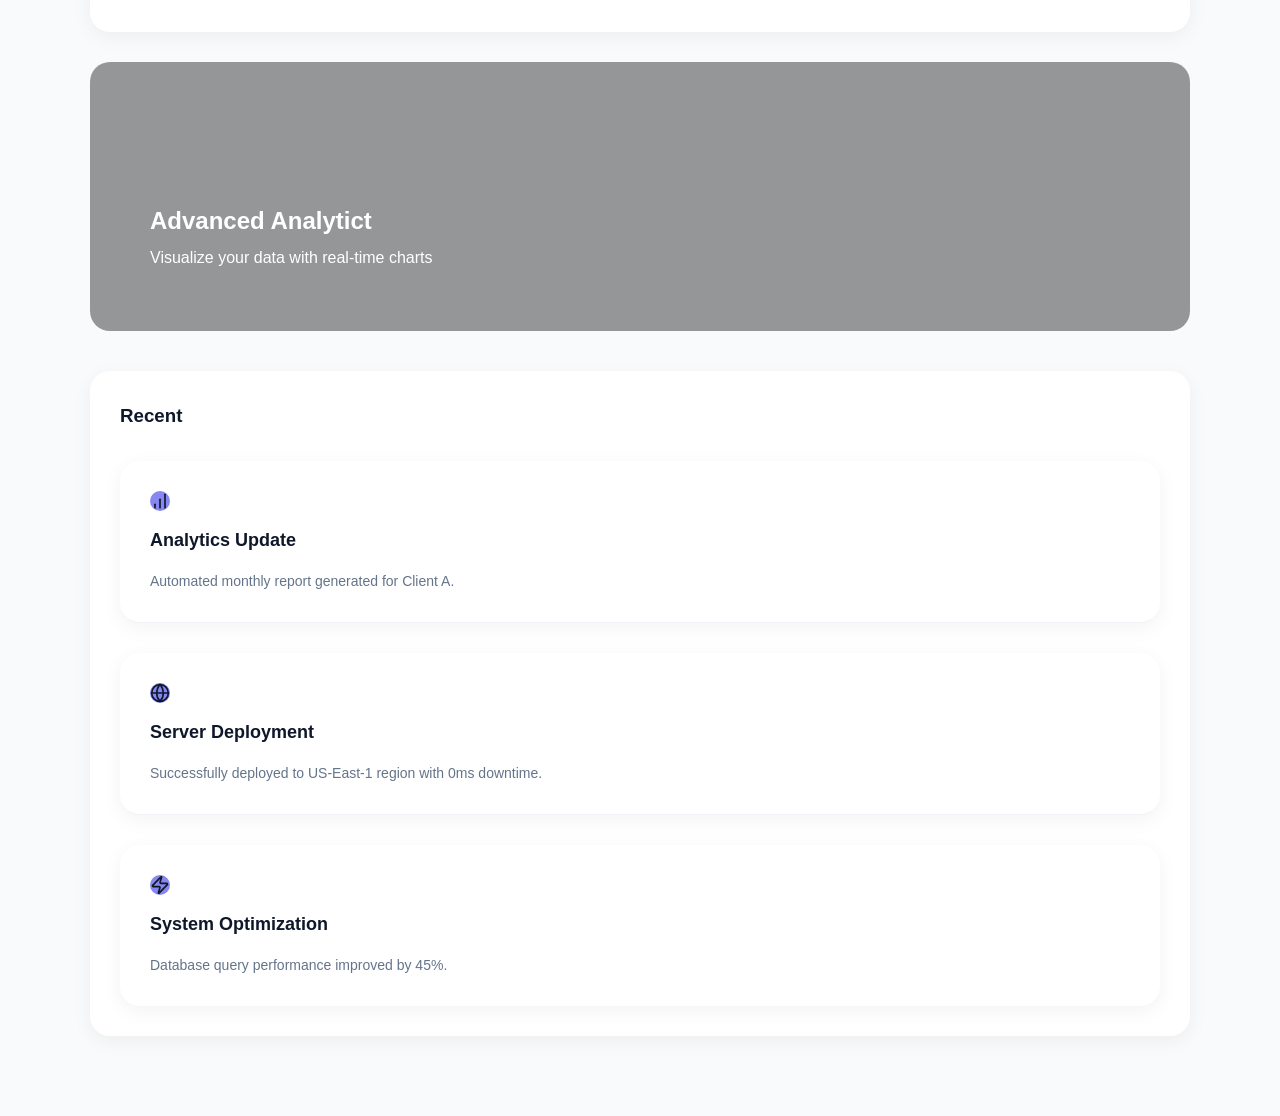
==== commit f438cc5c: "completion of html" ====
--- a/indext.html
+++ b/indext.html
@@ -8,7 +8,6 @@
 </head>
 <body>
     <header>
-
         <div id="main-head"></div>
             <div id="logo-head">
                 <svg xmlns="http://www.w3.org/2000/svg" width="24" height="24" viewBox="0 0 24 24" fill="none" stroke="currentColor" stroke-width="2" stroke-linecap="round" stroke-linejoin="round" class="lucide lucide-building2 lucide-building-2 w-6 h-6 text-white">
@@ -25,7 +24,6 @@
                 <h3>NexusCrop</h3>
             </div>
         </div>
-
         <nav>
             <ul class="menu">
                 <li>product</li>
@@ -39,10 +37,7 @@
             <span></span>
             <span></span>
         </div>
-        
-
     </header>
-    
     <div class="container">
         <div id="title-container">
             <h1>intelligent infrastructure for moder teams</h1>
@@ -57,9 +52,6 @@
             <h4>view Documentation</h4>
         </div>
     </div>
-
-    
-
     <div id="main1">
         <h2>Performance Overview</h2>
         <p>Real-time metrics from your active projects</p>
@@ -68,33 +60,28 @@
             <option value="">last 30 days</option>
             <option value="">year to date</option>
         </select>
-
         <div id="lightning-fast">
             <svg xmlns="http://www.w3.org/2000/svg" width="24" height="24" viewBox="0 0 24 24" fill="none" stroke="currentColor" stroke-width="2" stroke-linecap="round" stroke-linejoin="round" class="lucide lucide-zap w-6 h-6 text-white"><path d="M4 14a1 1 0 0 1-.78-1.63l9.9-10.2a.5.5 0 0 1 .86.46l-1.92 6.02A1 1 0 0 0 13 10h7a1 1 0 0 1 .78 1.63l-9.9 10.2a.5.5 0 0 1-.86-.46l1.92-6.02A1 1 0 0 0 11 14z"></path></svg>
             <h1>Lightning Fast</h1>
             <p>Deploy your applications to the edge in seconds. Our global infrastructure ensures low latency worldwide.</p>
             <button>start Deploying</button>
         </div>
-
         <div id="growth">
             <div class="w-10 h-10 bg-orange-100 rounded-full flex items-center justify-center text-orange-600 mb-4"><svg xmlns="http://www.w3.org/2000/svg" width="20" height="20" viewBox="0 0 24 24" fill="none" stroke="currentColor" stroke-width="2" stroke-linecap="round" stroke-linejoin="round" class="lucide lucide-chart-pie"><path d="M21 12c.552 0 1.005-.449.95-.998a10 10 0 0 0-8.953-8.951c-.55-.055-.998.398-.998.95v8a1 1 0 0 0 1 1z"></path><path d="M21.21 15.89A10 10 0 1 1 8 2.83"></path></svg></div>
             <h1>84%</h1>
             <p>Growth this month</p>
         </div>
-
         <div id="avtive-users">
             <svg xmlns="http://www.w3.org/2000/svg" width="20" height="20" viewBox="0 0 24 24" fill="none" stroke="currentColor" stroke-width="2" stroke-linecap="round" stroke-linejoin="round" class="lucide lucide-users"><path d="M16 21v-2a4 4 0 0 0-4-4H6a4 4 0 0 0-4 4v2"></path><circle cx="9" cy="7" r="4"></circle><path d="M22 21v-2a4 4 0 0 0-3-3.87"></path><path d="M16 3.13a4 4 0 0 1 0 7.75"></path></svg>
             <h1>12k+</h1>
             <p>Active Users</p>
         </div>
-
         <div id="advanced-analytict">
             <h2>Advanced Analytict</h2>
             <p>Visualize your data with real-time charts</p>
         </div>
-
         <div id="recent-activity">
-            <h3>Recent Activity</h3>
+            <h3>Recent</h3>
             <div class="similar-section" id="analytics">
                 <svg xmlns="http://www.w3.org/2000/svg" width="20" height="20" viewBox="0 0 24 24" fill="none" stroke="currentColor" stroke-width="2" stroke-linecap="round" stroke-linejoin="round" class="lucide lucide-chart-no-axes-column-increasing">
                     <line x1="12" x2="12" y1="20" y2="10"></line>
@@ -122,13 +109,7 @@
                 <p>Database query performance improved by 45%.</p>
             </div>
         </div>
-        
     </div>
-
-
-
-
-
     <script src="./script.js"></script>
 </body>
 </html>
